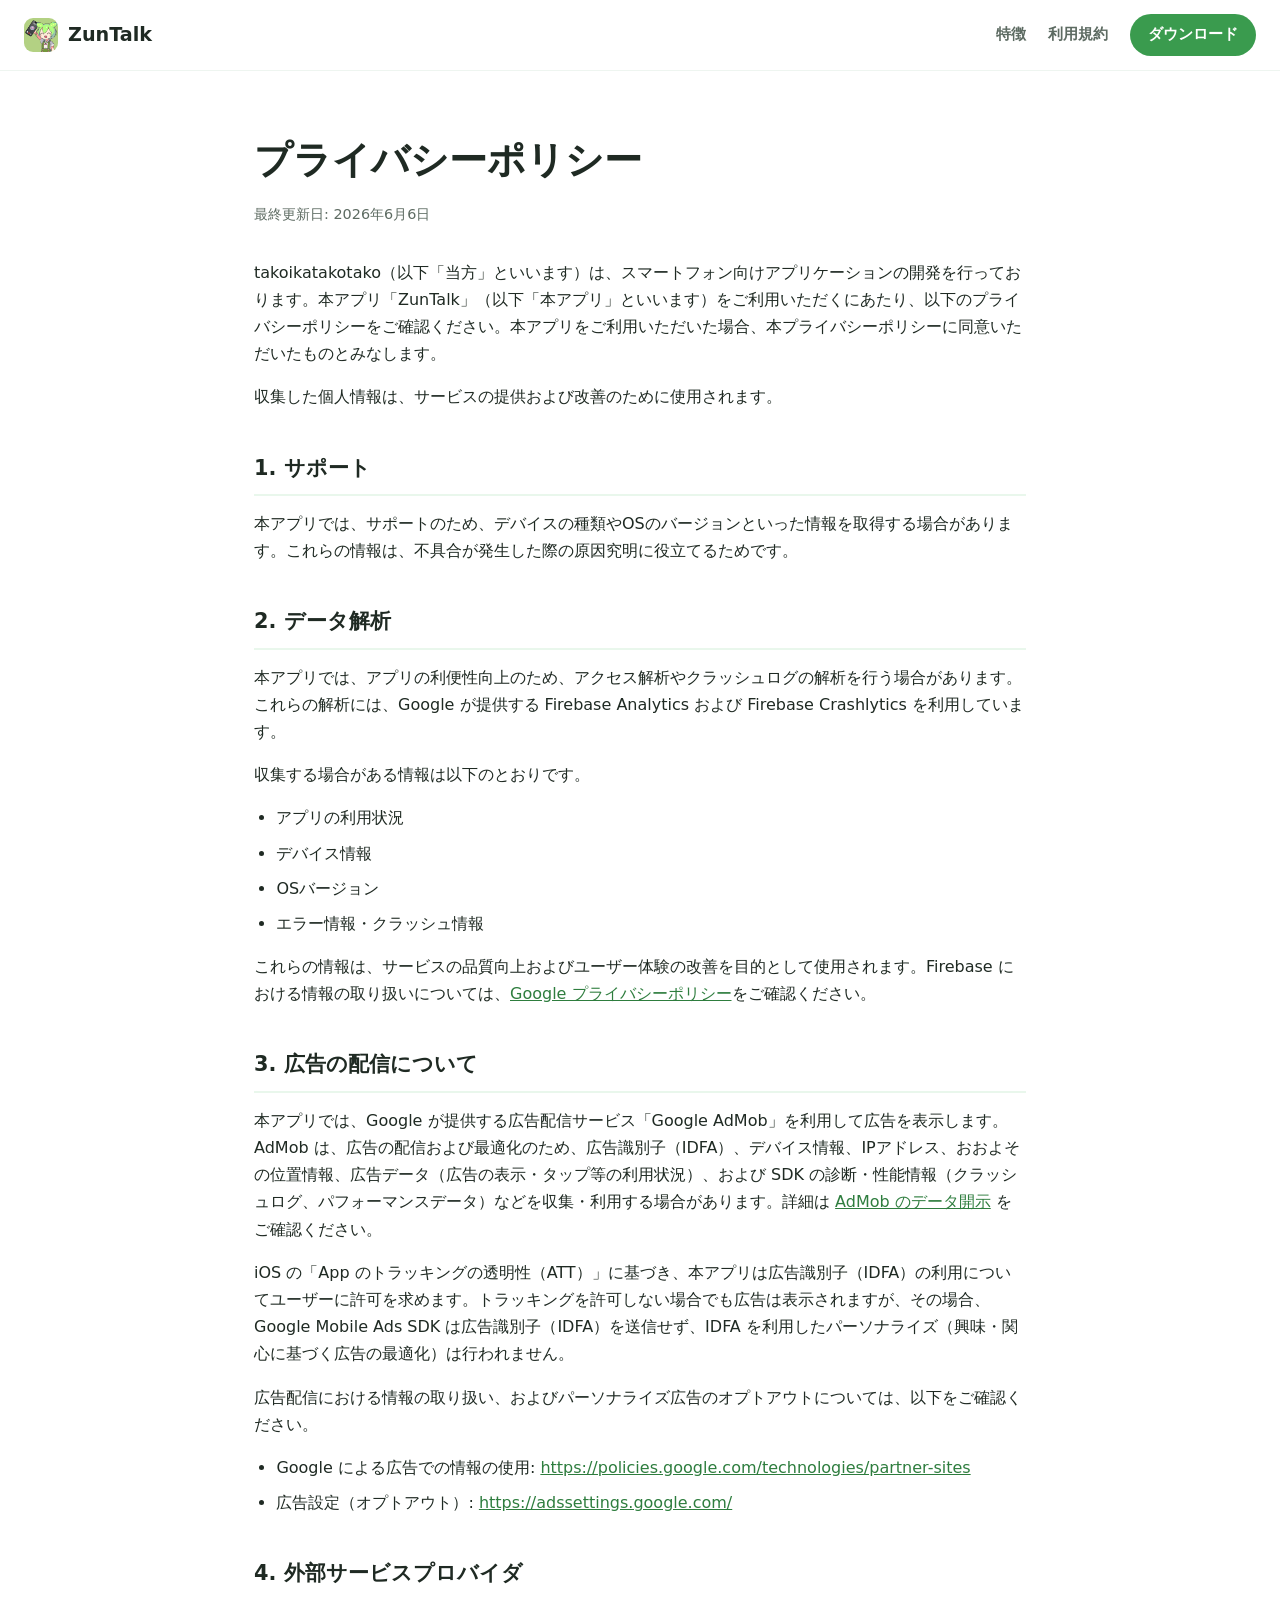
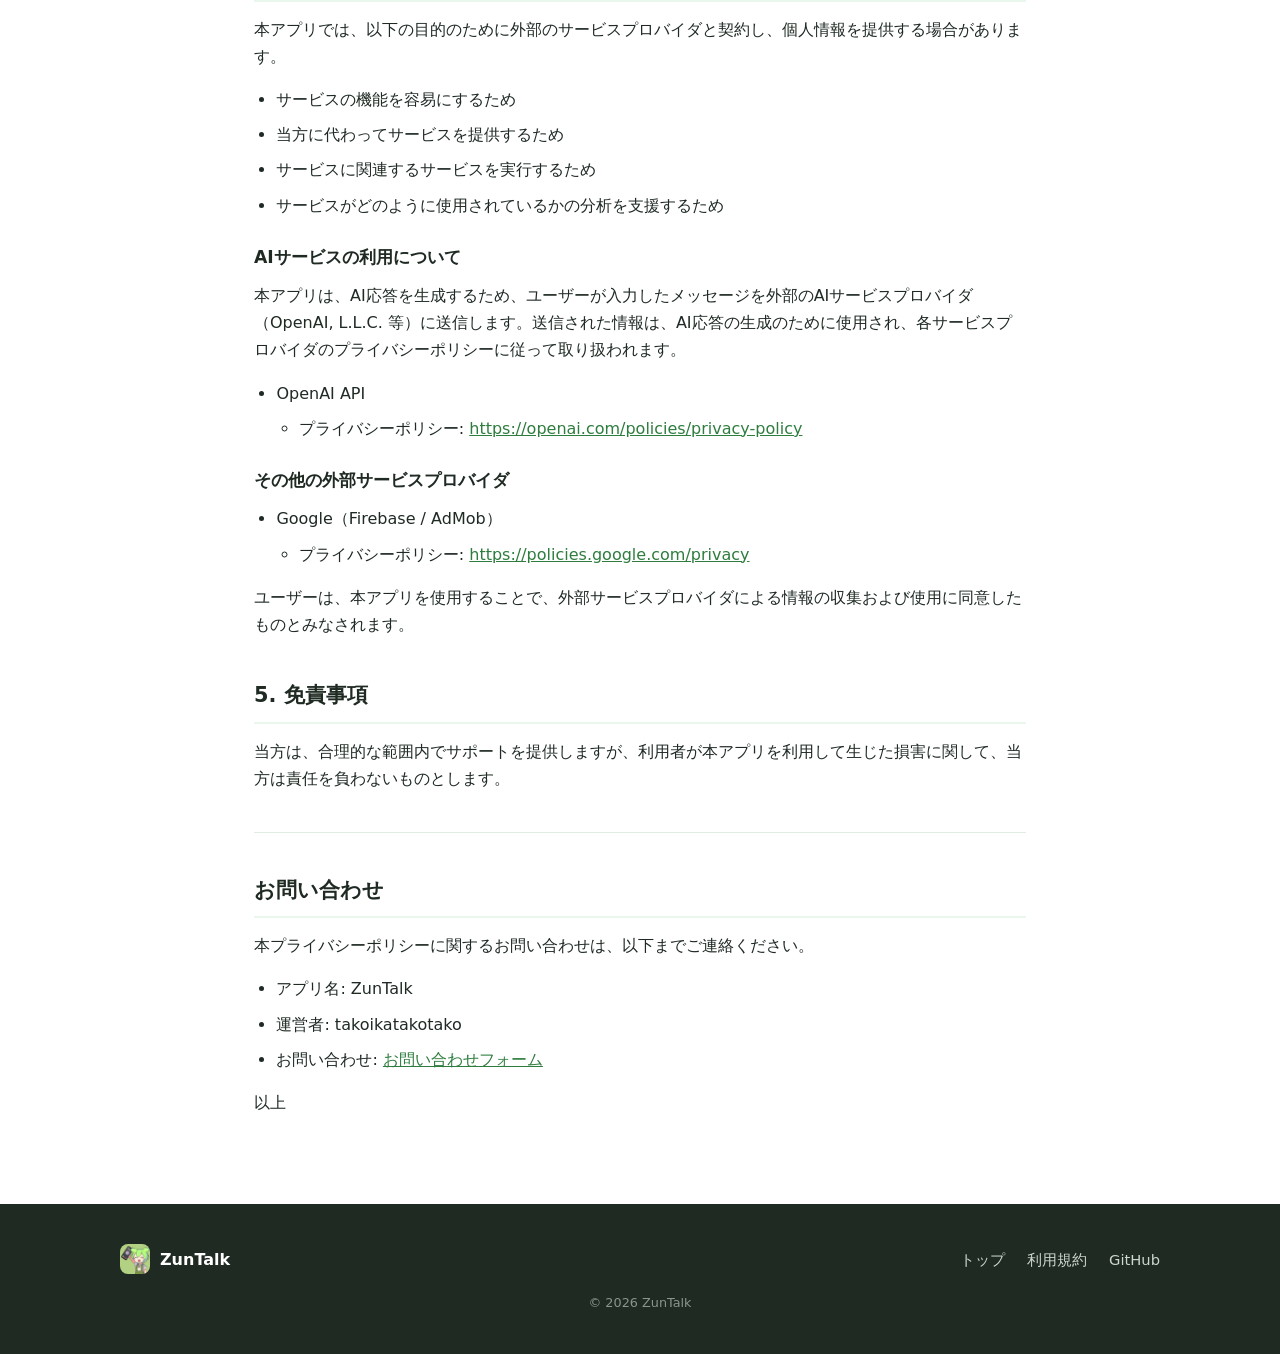
==== landing/privacy.html @ 2e044e32 "Add privacy policy and terms pages to landing site ZunTalk のプライバシーポリシー・利用規約ページを landing/ に新規追加し、 Git" ====
<!DOCTYPE html>
<html lang="ja">
<head>
  <meta charset="UTF-8" />
  <meta name="viewport" content="width=device-width, initial-scale=1.0" />
  <title>プライバシーポリシー - ZunTalk</title>
  <meta name="description" content="ZunTalk のプライバシーポリシーです。" />
  <link rel="icon" href="assets/icon.png" />
  <link rel="stylesheet" href="styles.css" />
</head>
<body>
  <!-- Header -->
  <header class="site-header">
    <a class="brand" href="index.html">
      <img src="assets/icon.png" alt="ZunTalk アイコン" />
      <span>ZunTalk</span>
    </a>
    <nav class="site-nav">
      <a href="index.html#features">特徴</a>
      <a href="terms.html">利用規約</a>
      <a class="nav-cta" href="index.html#download">ダウンロード</a>
    </nav>
  </header>

  <main class="legal">
    <h1>プライバシーポリシー</h1>
    <p class="legal-updated">最終更新日: 2026年6月6日</p>

    <p>takoikatakotako（以下「当方」といいます）は、スマートフォン向けアプリケーションの開発を行っております。本アプリ「ZunTalk」（以下「本アプリ」といいます）をご利用いただくにあたり、以下のプライバシーポリシーをご確認ください。本アプリをご利用いただいた場合、本プライバシーポリシーに同意いただいたものとみなします。</p>
    <p>収集した個人情報は、サービスの提供および改善のために使用されます。</p>

    <h2>1. サポート</h2>
    <p>本アプリでは、サポートのため、デバイスの種類やOSのバージョンといった情報を取得する場合があります。これらの情報は、不具合が発生した際の原因究明に役立てるためです。</p>

    <h2>2. データ解析</h2>
    <p>本アプリでは、アプリの利便性向上のため、アクセス解析やクラッシュログの解析を行う場合があります。これらの解析には、Google が提供する Firebase Analytics および Firebase Crashlytics を利用しています。</p>
    <p>収集する場合がある情報は以下のとおりです。</p>
    <ul>
      <li>アプリの利用状況</li>
      <li>デバイス情報</li>
      <li>OSバージョン</li>
      <li>エラー情報・クラッシュ情報</li>
    </ul>
    <p>これらの情報は、サービスの品質向上およびユーザー体験の改善を目的として使用されます。Firebase における情報の取り扱いについては、<a href="https://policies.google.com/privacy" target="_blank" rel="noopener">Google プライバシーポリシー</a>をご確認ください。</p>

    <h2>3. 広告の配信について</h2>
    <p>本アプリでは、Google が提供する広告配信サービス「Google AdMob」を利用して広告を表示します。AdMob は、広告の配信および最適化のため、広告識別子（IDFA）、デバイス情報、IPアドレス、おおよその位置情報、広告データ（広告の表示・タップ等の利用状況）、および SDK の診断・性能情報（クラッシュログ、パフォーマンスデータ）などを収集・利用する場合があります。詳細は <a href="https://developers.google.com/admob/ios/privacy/data-disclosure" target="_blank" rel="noopener">AdMob のデータ開示</a> をご確認ください。</p>
    <p>iOS の「App のトラッキングの透明性（ATT）」に基づき、本アプリは広告識別子（IDFA）の利用についてユーザーに許可を求めます。トラッキングを許可しない場合でも広告は表示されますが、その場合、Google Mobile Ads SDK は広告識別子（IDFA）を送信せず、IDFA を利用したパーソナライズ（興味・関心に基づく広告の最適化）は行われません。</p>
    <p>広告配信における情報の取り扱い、およびパーソナライズ広告のオプトアウトについては、以下をご確認ください。</p>
    <ul>
      <li>Google による広告での情報の使用: <a href="https://policies.google.com/technologies/partner-sites" target="_blank" rel="noopener">https://policies.google.com/technologies/partner-sites</a></li>
      <li>広告設定（オプトアウト）: <a href="https://adssettings.google.com/" target="_blank" rel="noopener">https://adssettings.google.com/</a></li>
    </ul>

    <h2>4. 外部サービスプロバイダ</h2>
    <p>本アプリでは、以下の目的のために外部のサービスプロバイダと契約し、個人情報を提供する場合があります。</p>
    <ul>
      <li>サービスの機能を容易にするため</li>
      <li>当方に代わってサービスを提供するため</li>
      <li>サービスに関連するサービスを実行するため</li>
      <li>サービスがどのように使用されているかの分析を支援するため</li>
    </ul>
    <h3>AIサービスの利用について</h3>
    <p>本アプリは、AI応答を生成するため、ユーザーが入力したメッセージを外部のAIサービスプロバイダ（OpenAI, L.L.C. 等）に送信します。送信された情報は、AI応答の生成のために使用され、各サービスプロバイダのプライバシーポリシーに従って取り扱われます。</p>
    <ul>
      <li>OpenAI API
        <ul>
          <li>プライバシーポリシー: <a href="https://openai.com/policies/privacy-policy" target="_blank" rel="noopener">https://openai.com/policies/privacy-policy</a></li>
        </ul>
      </li>
    </ul>
    <h3>その他の外部サービスプロバイダ</h3>
    <ul>
      <li>Google（Firebase / AdMob）
        <ul>
          <li>プライバシーポリシー: <a href="https://policies.google.com/privacy" target="_blank" rel="noopener">https://policies.google.com/privacy</a></li>
        </ul>
      </li>
    </ul>
    <p>ユーザーは、本アプリを使用することで、外部サービスプロバイダによる情報の収集および使用に同意したものとみなされます。</p>

    <h2>5. 免責事項</h2>
    <p>当方は、合理的な範囲内でサポートを提供しますが、利用者が本アプリを利用して生じた損害に関して、当方は責任を負わないものとします。</p>

    <hr />

    <h2>お問い合わせ</h2>
    <p>本プライバシーポリシーに関するお問い合わせは、以下までご連絡ください。</p>
    <ul>
      <li>アプリ名: ZunTalk</li>
      <li>運営者: takoikatakotako</li>
      <li>お問い合わせ: <a href="https://docs.google.com/forms/d/e/1FAIpQLSfqxPpkdiG7JW5qIiz0pf0oisne4HIJZiL8nkhmPmgFAlRwCA/viewform?usp=header" target="_blank" rel="noopener">お問い合わせフォーム</a></li>
    </ul>
    <p>以上</p>
  </main>

  <footer class="site-footer">
    <div class="footer-inner">
      <div class="footer-brand">
        <img src="assets/icon.png" alt="ZunTalk アイコン" />
        <span>ZunTalk</span>
      </div>
      <nav class="footer-links">
        <a href="index.html">トップ</a>
        <a href="terms.html">利用規約</a>
        <a href="https://github.com/takoikatakotako/ZunTalk" target="_blank" rel="noopener">GitHub</a>
      </nav>
    </div>
    <p class="copyright">© 2026 ZunTalk</p>
  </footer>
</body>
</html>
---- landing/styles.css ----
:root {
  --green: #3a9b4e;
  --green-dark: #2e7d3e;
  --green-light: #e9f7ec;
  --accent: #f0a500;
  --ink: #1f2a23;
  --muted: #5d6b62;
  --bg: #ffffff;
  --bg-soft: #f4faf5;
  --radius: 18px;
  --shadow: 0 12px 32px rgba(46, 125, 62, 0.12);
}

* { box-sizing: border-box; margin: 0; padding: 0; }

html { scroll-behavior: smooth; }

body {
  font-family: "Hiragino Sans", "Hiragino Kaku Gothic ProN", "Noto Sans JP", system-ui, sans-serif;
  color: var(--ink);
  background: var(--bg);
  line-height: 1.7;
  -webkit-font-smoothing: antialiased;
}

img { max-width: 100%; display: block; }

a { color: inherit; text-decoration: none; }

/* ---------- Header ---------- */
.site-header {
  position: sticky;
  top: 0;
  z-index: 10;
  display: flex;
  align-items: center;
  justify-content: space-between;
  padding: 14px 24px;
  background: rgba(255, 255, 255, 0.85);
  backdrop-filter: blur(10px);
  border-bottom: 1px solid rgba(46, 125, 62, 0.08);
}

.brand {
  display: flex;
  align-items: center;
  gap: 10px;
  font-weight: 800;
  font-size: 1.2rem;
}

.brand img { width: 34px; height: 34px; border-radius: 9px; }

.site-nav { display: flex; align-items: center; gap: 22px; }

.site-nav a { color: var(--muted); font-weight: 600; font-size: 0.95rem; transition: color 0.2s; }

.site-nav a:hover { color: var(--green); }

.nav-cta {
  background: var(--green);
  color: #fff !important;
  padding: 8px 18px;
  border-radius: 999px;
}

.nav-cta:hover { background: var(--green-dark); }

/* ---------- Hero ---------- */
.hero {
  display: grid;
  grid-template-columns: 1.1fr 0.9fr;
  align-items: center;
  gap: 40px;
  max-width: 1120px;
  margin: 0 auto;
  padding: 80px 24px 90px;
}

.eyebrow {
  display: inline-block;
  color: var(--green-dark);
  background: var(--green-light);
  font-weight: 700;
  font-size: 0.8rem;
  letter-spacing: 0.08em;
  padding: 6px 14px;
  border-radius: 999px;
  margin-bottom: 20px;
}

.hero-copy h1 {
  font-size: clamp(2.2rem, 5vw, 3.4rem);
  line-height: 1.25;
  font-weight: 900;
  letter-spacing: 0.01em;
}

.accent { color: var(--green); }

.lead {
  margin: 22px 0 32px;
  font-size: 1.08rem;
  color: var(--muted);
}

.cta-row { display: flex; flex-wrap: wrap; gap: 14px; align-items: center; }

.requirement { margin-top: 16px; font-size: 0.85rem; color: var(--muted); }

/* App Store badge (Apple 公式バッジ) */
.appstore-badge {
  display: inline-block;
  transition: transform 0.15s;
}

.appstore-badge img { height: 52px; width: auto; }

.appstore-badge:hover { transform: translateY(-2px); }

.appstore-badge.large img { height: 60px; }

.ghost-btn {
  border: 2px solid var(--green);
  color: var(--green-dark);
  font-weight: 700;
  padding: 11px 22px;
  border-radius: 12px;
  transition: background 0.2s, color 0.2s;
}

.ghost-btn:hover { background: var(--green); color: #fff; }

/* Hero visual */
.hero-visual { position: relative; display: flex; justify-content: center; }

.hero-visual img {
  position: relative;
  width: 100%;
  max-width: 380px;
  border-radius: 28px;
  box-shadow: var(--shadow);
}

.phone-glow {
  position: absolute;
  inset: -20px;
  background: radial-gradient(circle at center, rgba(58, 155, 78, 0.25), transparent 65%);
  filter: blur(20px);
  z-index: 0;
}

/* ---------- Sections ---------- */
.section-title {
  text-align: center;
  font-size: clamp(1.6rem, 4vw, 2.2rem);
  font-weight: 800;
  margin-bottom: 48px;
}

.features { background: var(--bg-soft); padding: 80px 24px; }

.feature-grid {
  display: grid;
  grid-template-columns: repeat(3, 1fr);
  gap: 24px;
  max-width: 1040px;
  margin: 0 auto;
}

.feature-card {
  background: #fff;
  border-radius: var(--radius);
  padding: 34px 28px;
  box-shadow: var(--shadow);
  transition: transform 0.2s;
}

.feature-card:hover { transform: translateY(-4px); }

.feature-icon {
  width: 58px; height: 58px;
  display: grid; place-items: center;
  font-size: 1.7rem;
  background: var(--green-light);
  border-radius: 14px;
  margin-bottom: 18px;
}

.feature-card h3 { font-size: 1.25rem; margin-bottom: 10px; }

.feature-card p { color: var(--muted); font-size: 0.98rem; }

/* How it works */
.how { padding: 90px 24px; max-width: 1040px; margin: 0 auto; }

.steps {
  list-style: none;
  display: grid;
  grid-template-columns: repeat(3, 1fr);
  gap: 28px;
}

.steps li { position: relative; padding-top: 12px; }

.step-num {
  display: grid; place-items: center;
  width: 46px; height: 46px;
  background: var(--green);
  color: #fff;
  font-weight: 800;
  font-size: 1.2rem;
  border-radius: 50%;
  margin-bottom: 16px;
}

.steps h3 { font-size: 1.2rem; margin-bottom: 8px; }

.steps p { color: var(--muted); }

/* Final CTA */
.final-cta {
  text-align: center;
  background: linear-gradient(160deg, var(--green) 0%, var(--green-dark) 100%);
  color: #fff;
  padding: 80px 24px;
}

.final-icon {
  width: 88px; height: 88px;
  border-radius: 20px;
  margin: 0 auto 24px;
  box-shadow: 0 10px 30px rgba(0,0,0,0.25);
}

.final-cta h2 { font-size: clamp(1.5rem, 4vw, 2rem); margin-bottom: 30px; }

/* ---------- Footer ---------- */
.site-footer { background: var(--ink); color: #cdd6cf; padding: 40px 24px; }

.footer-inner {
  display: flex;
  flex-wrap: wrap;
  align-items: center;
  justify-content: space-between;
  gap: 16px;
  max-width: 1040px;
  margin: 0 auto 18px;
}

.footer-brand { display: flex; align-items: center; gap: 10px; font-weight: 800; color: #fff; }

.footer-brand img { width: 30px; height: 30px; border-radius: 8px; }

.footer-links { display: flex; gap: 22px; }

.footer-links a { color: #cdd6cf; font-size: 0.92rem; transition: color 0.2s; }

.footer-links a:hover { color: #fff; }

.credit { text-align: center; font-size: 0.85rem; color: #aeb8b0; margin-bottom: 8px; }

.credit a { color: #cdd6cf; text-decoration: underline; }

.credit a:hover { color: #fff; }

.credit-mark { color: #cdd6cf; font-weight: 600; }

.copyright { text-align: center; font-size: 0.8rem; color: #8a958c; }

/* ---------- Responsive ---------- */
@media (max-width: 860px) {
  .hero { grid-template-columns: 1fr; text-align: center; padding-top: 50px; }
  .hero-copy .cta-row { justify-content: center; }
  .hero-visual { order: -1; }
  .hero-visual img { max-width: 280px; }
  .feature-grid, .steps { grid-template-columns: 1fr; }
  .step-num { margin-left: auto; margin-right: auto; }
}

@media (max-width: 560px) {
  .site-nav { gap: 14px; }
  .site-nav a:not(.nav-cta) { display: none; }
}

/* ---------- Legal pages (privacy / terms) ---------- */
.legal {
  max-width: 820px;
  margin: 0 auto;
  padding: 56px 24px 72px;
}

.legal h1 {
  font-size: clamp(1.8rem, 4vw, 2.4rem);
  font-weight: 900;
  margin-bottom: 10px;
}

.legal .legal-updated {
  color: var(--muted);
  font-size: 0.9rem;
  margin-bottom: 32px;
}

.legal h2 {
  font-size: 1.3rem;
  font-weight: 800;
  margin: 40px 0 14px;
  padding-bottom: 8px;
  border-bottom: 2px solid var(--green-light);
}

.legal h3 {
  font-size: 1.08rem;
  font-weight: 700;
  margin: 24px 0 10px;
}

.legal p { margin-bottom: 16px; color: var(--ink); }

.legal ul,
.legal ol { margin: 0 0 16px 1.4em; }

.legal li { margin-bottom: 8px; }

.legal ul ul,
.legal ol ol { margin-top: 8px; margin-bottom: 0; }

.legal a { color: var(--green-dark); text-decoration: underline; word-break: break-word; }

.legal a:hover { color: var(--green); }

.legal hr {
  border: none;
  border-top: 1px solid rgba(46, 125, 62, 0.15);
  margin: 40px 0;
}
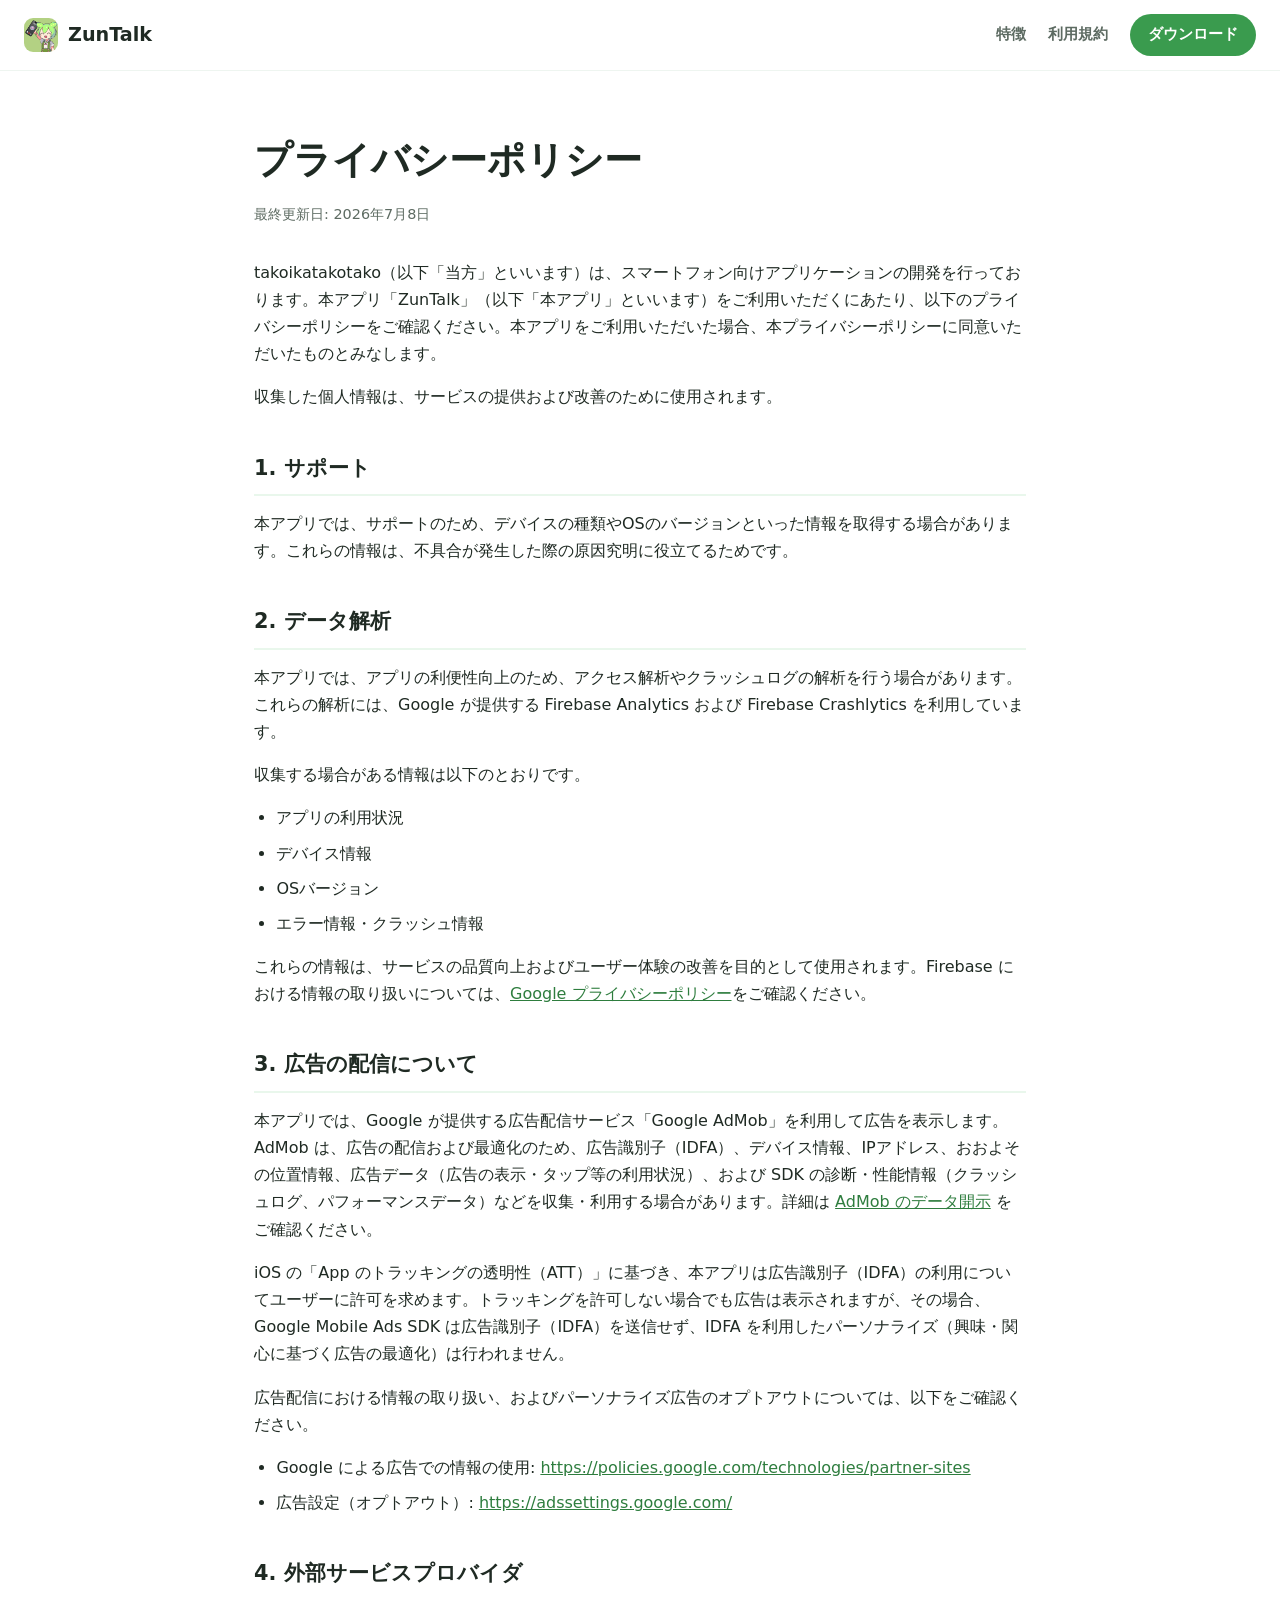
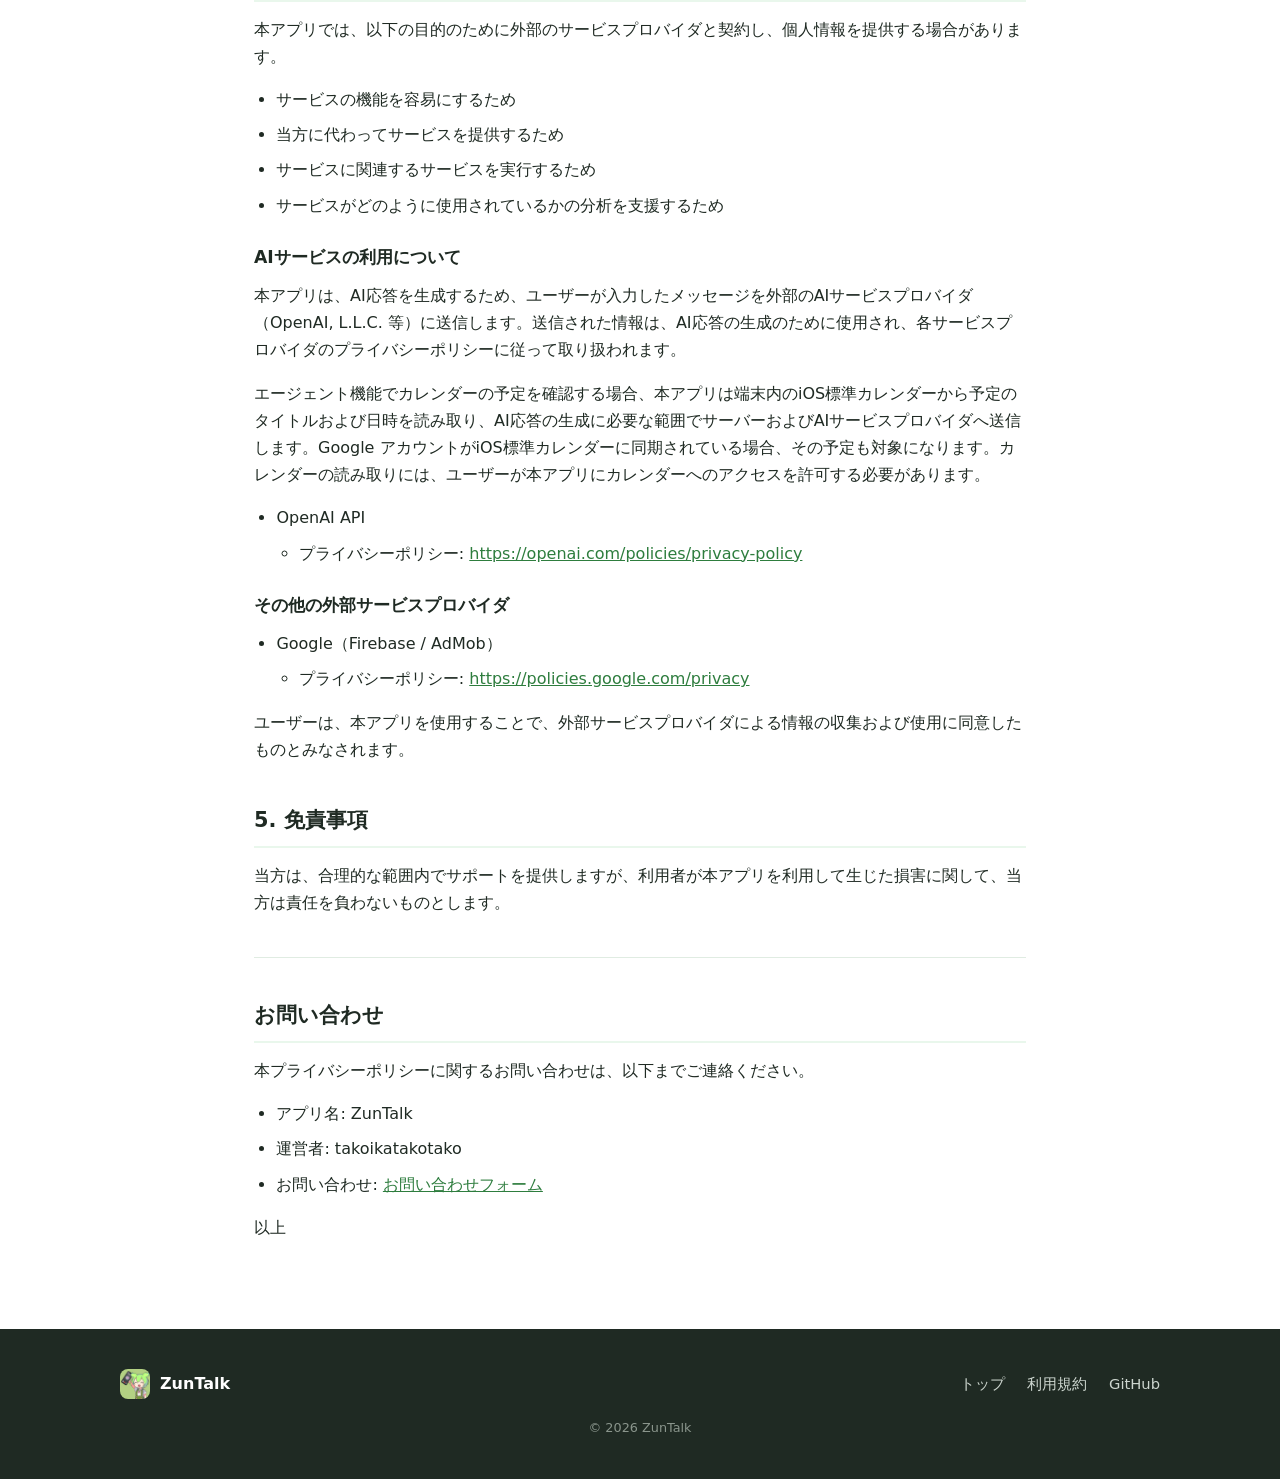
==== commit 42f9bbaf: "Enable agent with EventKit calendar" ====
--- a/landing/privacy.html
+++ b/landing/privacy.html
@@ -24,7 +24,7 @@
 
   <main class="legal">
     <h1>プライバシーポリシー</h1>
-    <p class="legal-updated">最終更新日: 2026年6月6日</p>
+    <p class="legal-updated">最終更新日: 2026年7月8日</p>
 
     <p>takoikatakotako（以下「当方」といいます）は、スマートフォン向けアプリケーションの開発を行っております。本アプリ「ZunTalk」（以下「本アプリ」といいます）をご利用いただくにあたり、以下のプライバシーポリシーをご確認ください。本アプリをご利用いただいた場合、本プライバシーポリシーに同意いただいたものとみなします。</p>
     <p>収集した個人情報は、サービスの提供および改善のために使用されます。</p>
@@ -62,6 +62,7 @@
     </ul>
     <h3>AIサービスの利用について</h3>
     <p>本アプリは、AI応答を生成するため、ユーザーが入力したメッセージを外部のAIサービスプロバイダ（OpenAI, L.L.C. 等）に送信します。送信された情報は、AI応答の生成のために使用され、各サービスプロバイダのプライバシーポリシーに従って取り扱われます。</p>
+    <p>エージェント機能でカレンダーの予定を確認する場合、本アプリは端末内のiOS標準カレンダーから予定のタイトルおよび日時を読み取り、AI応答の生成に必要な範囲でサーバーおよびAIサービスプロバイダへ送信します。Google アカウントがiOS標準カレンダーに同期されている場合、その予定も対象になります。カレンダーの読み取りには、ユーザーが本アプリにカレンダーへのアクセスを許可する必要があります。</p>
     <ul>
       <li>OpenAI API
         <ul>
